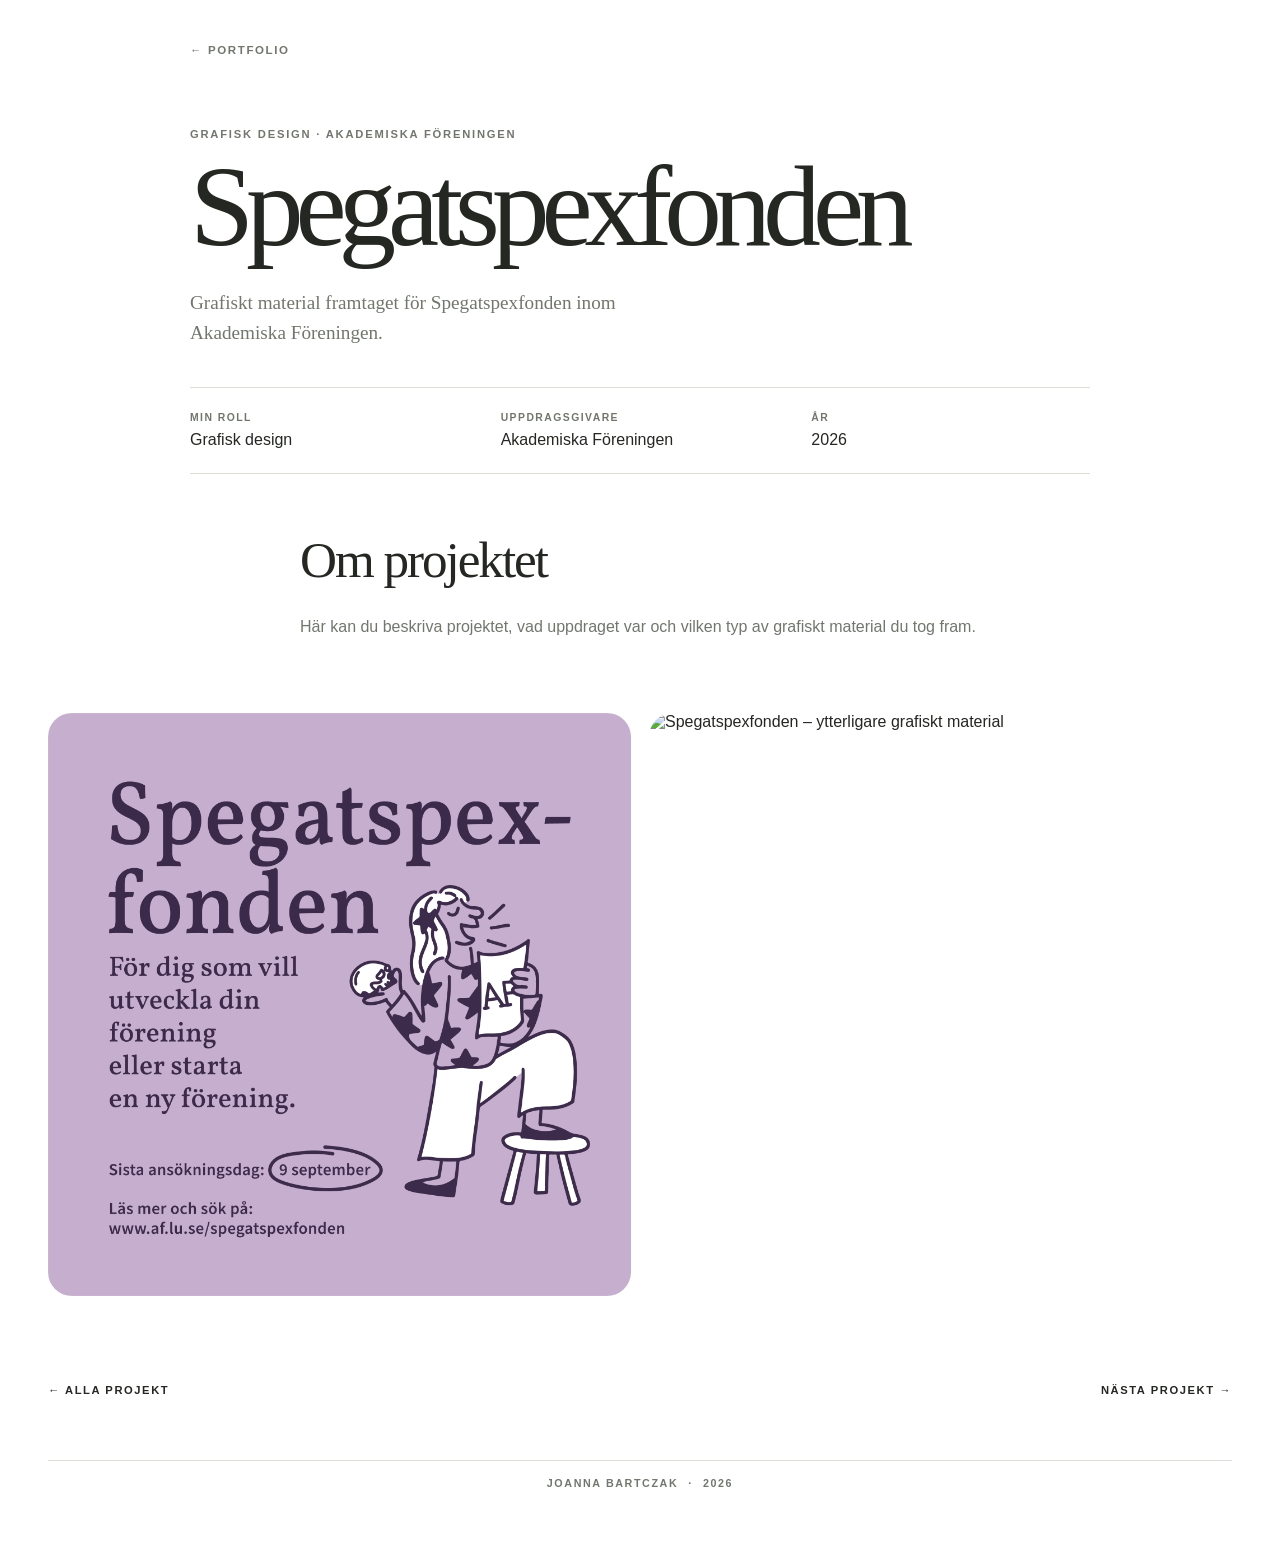
==== project1.html @ fac05073 "Rename project1 to project1.html" ====
<!doctype html>

<html lang="sv">

  <head>
    <meta charset="UTF-8" />

    <meta name="viewport" content="width=device-width, initial-scale=1.0" />

    <meta
      name="description"
      content="Spegatspexfonden – Grafisk design av Joanna Bartczak"
    />

    <title>Spegatspexfonden – Joanna Bartczak</title>

    <link rel="stylesheet" href="project.css" />
  </head>

  <body>

    <main class="project">

      <header class="project__header">

        <a class="back-link" href="index.html">
          ← Portfolio
        </a>

        <p class="project__category">
          Grafisk design · Akademiska Föreningen
        </p>

        <h1>Spegatspexfonden</h1>

        <p class="project__intro">
          Grafiskt material framtaget för Spegatspexfonden inom Akademiska
          Föreningen.
        </p>

      </header>


      <section class="project__info">

        <div>
          <p class="label">Min roll</p>
          <p>Grafisk design</p>
        </div>

        <div>
          <p class="label">Uppdragsgivare</p>
          <p>Akademiska Föreningen</p>
        </div>

        <div>
          <p class="label">År</p>
          <p>2026</p>
        </div>

      </section>


      <section class="project__text">

        <h2>Om projektet</h2>

        <p>
          Här kan du beskriva projektet, vad uppdraget var och vilken typ
          av grafiskt material du tog fram.
        </p>

      </section>


      <section class="project__images" aria-label="Bilder från projektet">

        <img
          src="assets/images/project2.png"
          alt="Spegatspexfonden – grafiskt material"
        />

        <img
          src="assets/images/project2-2.png"
          alt="Spegatspexfonden – ytterligare grafiskt material"
        />

        <!-- Lägg till fler bilder här vid behov -->

      </section>


      <nav class="project__navigation">

        <a href="index.html">
          ← Alla projekt
        </a>

        <a href="project3.html">
          Nästa projekt →
        </a>

      </nav>
<footer class="site-footer">
  <span>Joanna Bartczak</span>
  <span>2026</span>
</footer>
    </main>

  </body>

</html>
---- project.css ----
:root {
  --paper: #ffffff;
  --ink: #252722;
  --muted: #72776d;
  --line: #dedfd9;
  --accent: #b95737;
}

* {
  box-sizing: border-box;
}

html {
  background: var(--paper);
}

body {
  min-width: 320px;
  margin: 0;
  background: var(--paper);
  color: var(--ink);
  font-family: "Avenir Next", Avenir, "Century Gothic", sans-serif;
  -webkit-font-smoothing: antialiased;
}

.project {
  width: min(100% - 96px, 1280px);
  margin: 0 auto;
  padding: 40px 0 64px;
}

.project__header {
  max-width: 900px;
  margin: 0 auto 40px;
}

.back-link {
  display: inline-block;
  margin-bottom: 72px;
  color: var(--muted);
  font-size: 0.72rem;
  font-weight: 700;
  letter-spacing: 0.14em;
  text-decoration: none;
  text-transform: uppercase;
  transition: color 200ms ease;
}

.back-link:hover {
  color: var(--ink);
}

.project__category {
  margin: 0 0 18px;
  color: var(--muted);
  font-size: 0.7rem;
  font-weight: 700;
  letter-spacing: 0.16em;
  text-transform: uppercase;
}

.project h1 {
  margin: 0;
  font-family: "Iowan Old Style", "Palatino Linotype", Palatino, Georgia, serif;
  font-size: clamp(4rem, 9vw, 8rem);
  font-weight: 400;
  letter-spacing: -0.07em;
  line-height: 0.85;
}

.project__intro {
  max-width: 52ch;
  margin: 32px 0 0;
  color: var(--muted);
  font-family: "Iowan Old Style", "Palatino Linotype", Palatino, Georgia, serif;
  font-size: clamp(1.1rem, 1.5vw, 1.35rem);
  line-height: 1.55;
}

.project__hero {
  max-width: 900px;
  margin: 0 auto 40px;
}

.project__hero img {
  display: block;
  width: 100%;
  height: auto;
}

.project__info {
  display: grid;
  grid-template-columns: repeat(3, 1fr);
  gap: 32px;
  max-width: 900px;
  margin: 0 auto;
  padding: 24px 0;
  border-top: 1px solid var(--line);
  border-bottom: 1px solid var(--line);
}

.project__info p {
  margin: 0;
}

.project__info .label {
  margin-bottom: 8px;
  color: var(--muted);
  font-size: 0.65rem;
  font-weight: 700;
  letter-spacing: 0.14em;
  text-transform: uppercase;
}

.project__text {
  max-width: 680px;
  margin: 56px auto 72px;
}

.project__text h2 {
  margin: 0 0 24px;
  font-family: "Iowan Old Style", "Palatino Linotype", Palatino, Georgia, serif;
  font-size: clamp(2rem, 4vw, 3.5rem);
  font-weight: 400;
  letter-spacing: -0.04em;
}

.project__text p {
  margin: 0;
  color: var(--muted);
  font-size: 1rem;
  line-height: 1.7;
}

.project__images {
  display: grid;
  grid-template-columns: repeat(2, minmax(0, 1fr));
  gap: 18px;
}

.project__images img {
  display: block;
  width: 100%;
  height: auto;
  border-radius: 24px;
}

.project__navigation {
  display: flex;
  justify-content: space-between;
  gap: 24px;
  margin-top: 64px;
  padding-top: 24px;
}

.project__navigation a {
  color: var(--ink);
  font-size: 0.7rem;
  font-weight: 700;
  letter-spacing: 0.14em;
  text-decoration: none;
  text-transform: uppercase;
}

.project__navigation a:hover {
  color: var(--muted);
}

.site-footer {
  display: flex;
  justify-content: center;
  align-items: center;
  gap: 10px;
  margin-top: 64px;
  padding-top: 16px;
  border-top: 1px solid var(--line);
  color: var(--muted);
  font-size: 0.67rem;
  font-weight: 700;
  letter-spacing: 0.15em;
  text-transform: uppercase;
}

.site-footer span:first-child::after {
  content: "·";
  margin-left: 10px;
}

@media (max-width: 700px) {

  .project {
    width: min(100% - 32px, 600px);
    padding-top: 28px;
  }

  .project__header {
    margin-bottom: 40px;
  }

  .back-link {
    margin-bottom: 48px;
  }

  .project__info {
    grid-template-columns: 1fr;
    gap: 20px;
  }

  .project__text {
    margin: 64px auto;
  }

  .project__hero,
  .project__images img {
    border-radius: 18px;
  }

  .project__navigation {
    flex-direction: column;
    gap: 18px;
  }
   .site-footer {
    margin-top: 48px;
  }

}
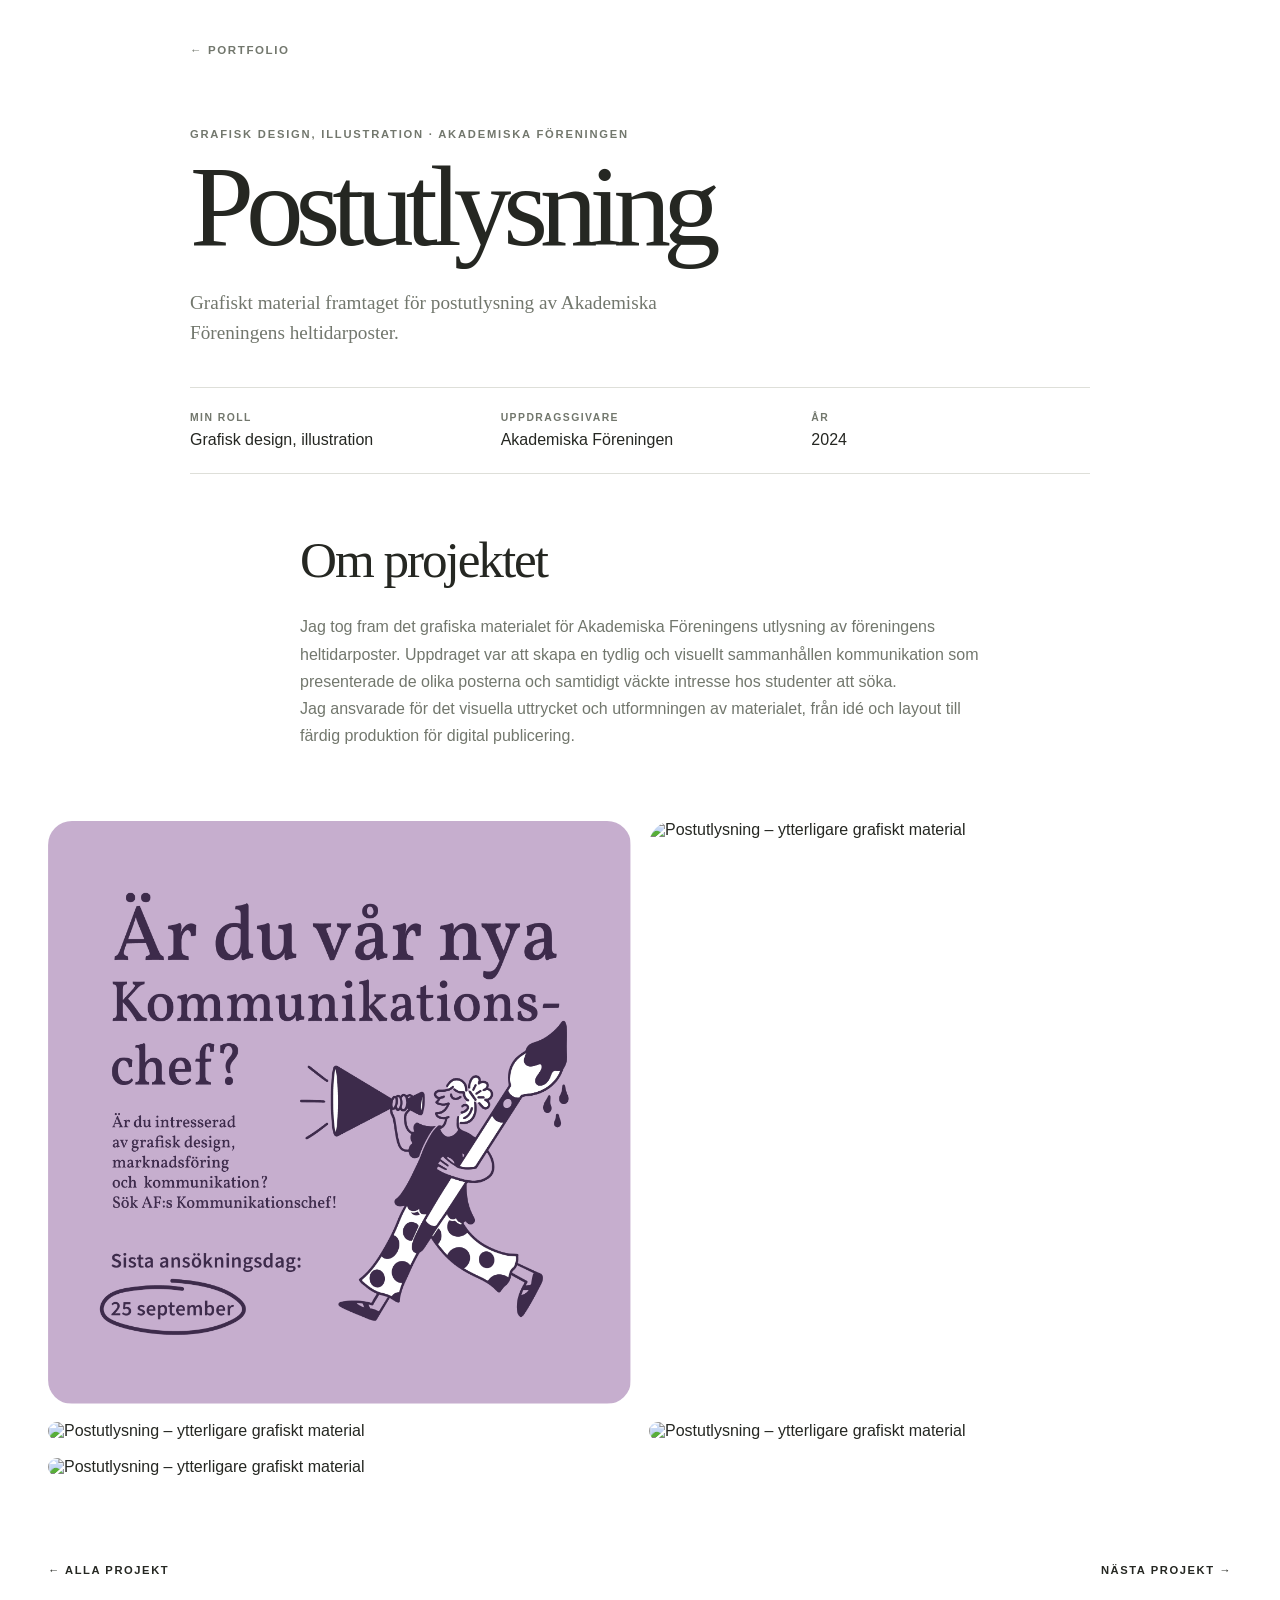
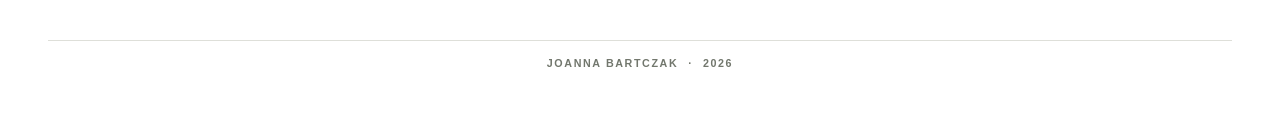
==== commit ae15344f: "Update project1.html" ====
--- a/project1.html
+++ b/project1.html
@@ -12,7 +12,7 @@
       content="Spegatspexfonden – Grafisk design av Joanna Bartczak"
     />
 
-    <title>Spegatspexfonden – Joanna Bartczak</title>
+    <title>Postutlysning – Joanna Bartczak</title>
 
     <link rel="stylesheet" href="project.css" />
   </head>
@@ -28,14 +28,14 @@
         </a>
 
         <p class="project__category">
-          Grafisk design · Akademiska Föreningen
+          Grafisk design, Illustration · Akademiska Föreningen
         </p>
 
-        <h1>Spegatspexfonden</h1>
+        <h1>Postutlysning</h1>
 
         <p class="project__intro">
-          Grafiskt material framtaget för Spegatspexfonden inom Akademiska
-          Föreningen.
+          Grafiskt material framtaget för postutlysning av Akademiska
+          Föreningens heltidarposter.
         </p>
 
       </header>
@@ -45,7 +45,7 @@
 
         <div>
           <p class="label">Min roll</p>
-          <p>Grafisk design</p>
+          <p>Grafisk design, illustration</p>
         </div>
 
         <div>
@@ -55,7 +55,7 @@
 
         <div>
           <p class="label">År</p>
-          <p>2026</p>
+          <p>2024</p>
         </div>
 
       </section>
@@ -66,8 +66,9 @@
         <h2>Om projektet</h2>
 
         <p>
-          Här kan du beskriva projektet, vad uppdraget var och vilken typ
-          av grafiskt material du tog fram.
+          Jag tog fram det grafiska materialet för Akademiska Föreningens utlysning av föreningens heltidarposter. Uppdraget var att skapa en tydlig och visuellt sammanhållen kommunikation som presenterade de olika posterna och samtidigt väckte intresse hos studenter att söka.
+          <br>
+          Jag ansvarade för det visuella uttrycket och utformningen av materialet, från idé och layout till färdig produktion för digital publicering.
         </p>
 
       </section>
@@ -76,16 +77,26 @@
       <section class="project__images" aria-label="Bilder från projektet">
 
         <img
-          src="assets/images/project2.png"
-          alt="Spegatspexfonden – grafiskt material"
+          src="assets/images/project1.png"
+          alt="Postutlysning – grafiskt material"
         />
 
         <img
-          src="assets/images/project2-2.png"
-          alt="Spegatspexfonden – ytterligare grafiskt material"
+          src="assets/images/project1-2.png"
+          alt="Postutlysning – ytterligare grafiskt material"
         />
-
-        <!-- Lägg till fler bilder här vid behov -->
+        <img
+          src="assets/images/project1-3.png"
+          alt="Postutlysning – ytterligare grafiskt material"
+        />
+        <img
+          src="assets/images/project1-4.png"
+          alt="Postutlysning – ytterligare grafiskt material"
+        />
+        <img
+          src="assets/images/project1-5.png"
+          alt="Postutlysning – ytterligare grafiskt material"
+        />
 
       </section>
 
@@ -96,7 +107,7 @@
           ← Alla projekt
         </a>
 
-        <a href="project3.html">
+        <a href="project2.html">
           Nästa projekt →
         </a>
 
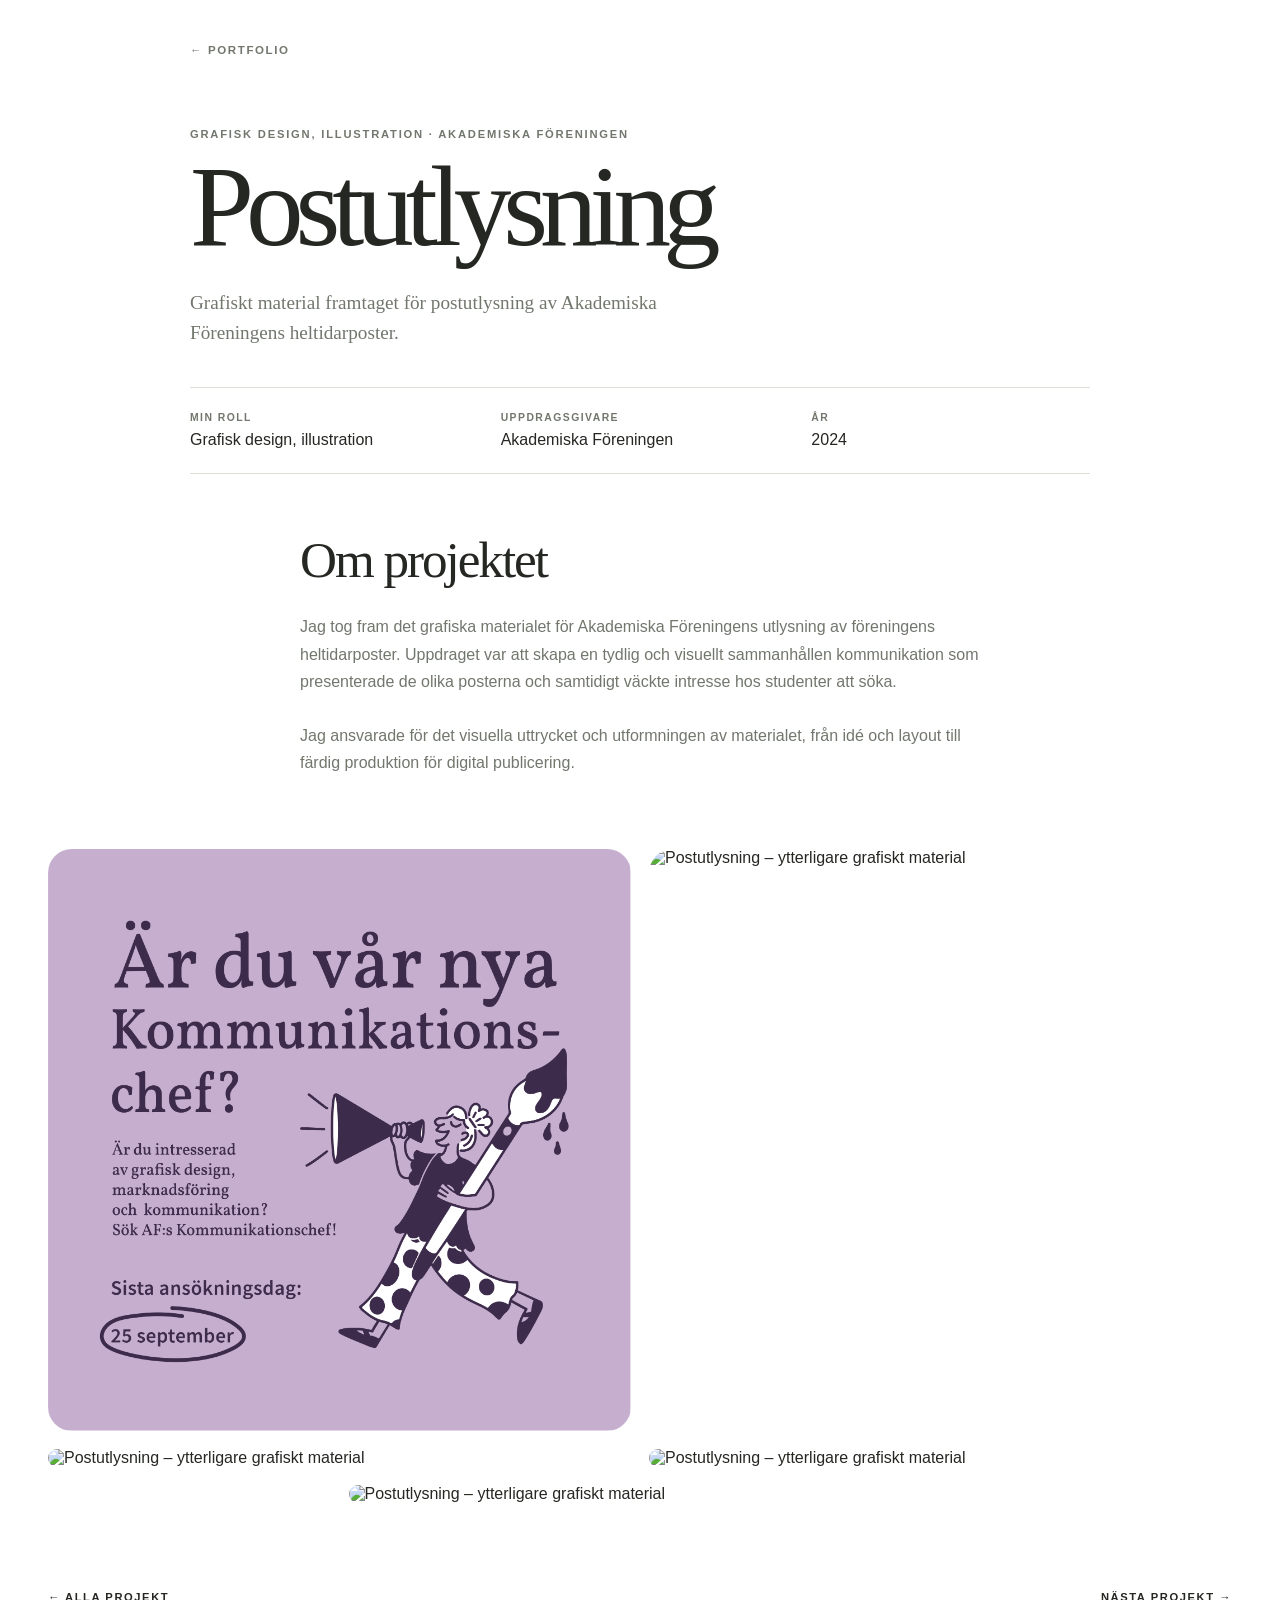
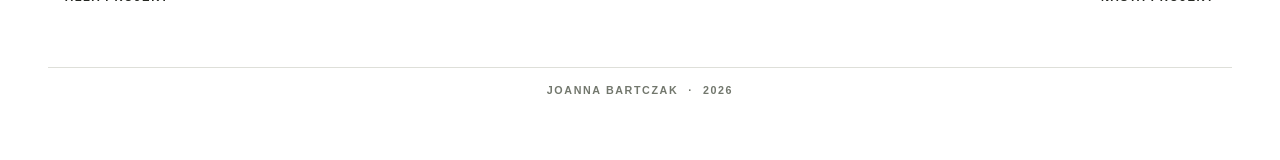
==== commit 8d2b8c1f: "Update project1.html" ====
--- a/project1.html
+++ b/project1.html
@@ -67,7 +67,7 @@
 
         <p>
           Jag tog fram det grafiska materialet för Akademiska Föreningens utlysning av föreningens heltidarposter. Uppdraget var att skapa en tydlig och visuellt sammanhållen kommunikation som presenterade de olika posterna och samtidigt väckte intresse hos studenter att söka.
-          <br>
+          <br> <br>
           Jag ansvarade för det visuella uttrycket och utformningen av materialet, från idé och layout till färdig produktion för digital publicering.
         </p>
 
--- a/project.css
+++ b/project.css
@@ -145,6 +145,12 @@
   border-radius: 24px;
 }
 
+.project__images img:last-child:nth-child(odd) {
+  grid-column: 1 / -1;
+  width: calc((100% - 18px) / 2);
+  justify-self: center;
+}
+
 .project__navigation {
   display: flex;
   justify-content: space-between;
